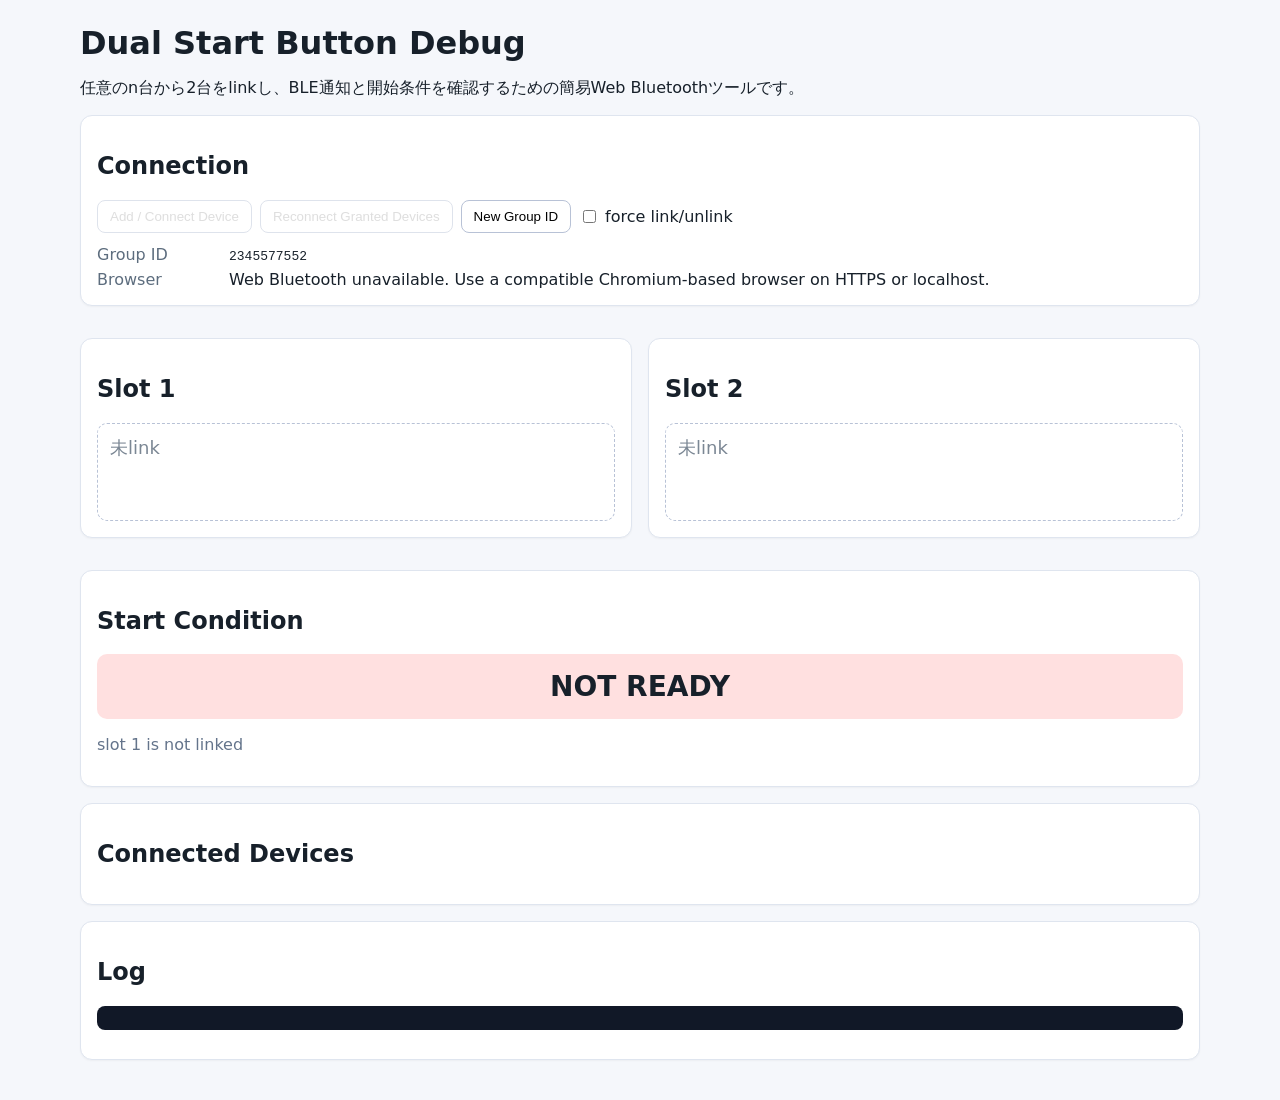
==== web-debug/index.html @ d97c84bb "feat: initial import of dual start button spec, firmware, web-debug, and tooling SPEC.md draft v0.1 " ====
<!doctype html>
<html lang="ja">
<head>
  <meta charset="utf-8" />
  <meta name="viewport" content="width=device-width, initial-scale=1" />
  <title>Dual Start Button Debug</title>
  <link rel="stylesheet" href="./style.css" />
</head>
<body>
  <main>
    <header>
      <h1>Dual Start Button Debug</h1>
      <p>任意のn台から2台をlinkし、BLE通知と開始条件を確認するための簡易Web Bluetoothツールです。</p>
    </header>

    <section class="panel">
      <h2>Connection</h2>
      <div class="actions">
        <button id="addDeviceBtn">Add / Connect Device</button>
        <button id="reconnectGrantedBtn">Reconnect Granted Devices</button>
        <button id="newGroupBtn">New Group ID</button>
        <label class="inline">
          <input id="forceLinkCheck" type="checkbox" /> force link/unlink
        </label>
      </div>
      <dl class="kv">
        <dt>Group ID</dt>
        <dd><code id="groupIdText"></code></dd>
        <dt>Browser</dt>
        <dd id="browserStatus"></dd>
      </dl>
    </section>

    <section class="grid two">
      <div class="panel slot" id="slot1Panel">
        <h2>Slot 1</h2>
        <div id="slot1State" class="slotState empty">未link</div>
      </div>
      <div class="panel slot" id="slot2Panel">
        <h2>Slot 2</h2>
        <div id="slot2State" class="slotState empty">未link</div>
      </div>
    </section>

    <section class="panel start">
      <h2>Start Condition</h2>
      <div id="startCondition" class="startCondition ng">NOT READY</div>
      <p id="startReason" class="muted"></p>
    </section>

    <section class="panel">
      <h2>Connected Devices</h2>
      <div id="devices" class="devices"></div>
    </section>

    <section class="panel">
      <h2>Log</h2>
      <pre id="log"></pre>
    </section>
  </main>

  <template id="deviceTemplate">
    <article class="deviceCard">
      <header>
        <h3 class="deviceTitle"></h3>
        <span class="badge connectionBadge"></span>
      </header>
      <dl class="kv small">
        <dt>Device ID</dt><dd class="deviceId"></dd>
        <dt>Hash</dt><dd class="deviceHash"></dd>
        <dt>FW</dt><dd class="fw"></dd>
        <dt>Model</dt><dd class="model"></dd>
        <dt>Link</dt><dd class="linkInfo"></dd>
        <dt>Pressed</dt><dd class="pressed"></dd>
        <dt>Armed</dt><dd class="armed"></dd>
        <dt>Seq</dt><dd class="seq"></dd>
        <dt>Fresh</dt><dd class="fresh"></dd>
      </dl>
      <div class="actions wrap">
        <button class="linkSlot1">Link as Slot 1</button>
        <button class="linkSlot2">Link as Slot 2</button>
        <button class="unlinkDevice">Unlink Device</button>
        <button class="identifyDevice">Identify</button>
        <button class="armDevice">Arm</button>
        <button class="disarmDevice">Disarm</button>
        <button class="disconnectDevice">Disconnect</button>
      </div>
      <details>
        <summary>Raw</summary>
        <pre class="raw"></pre>
      </details>
    </article>
  </template>

  <script src="./app.js"></script>
</body>
</html>
---- web-debug/style.css ----
:root {
  font-family: system-ui, -apple-system, BlinkMacSystemFont, "Segoe UI", sans-serif;
  color: #17202a;
  background: #f5f7fb;
}

body {
  margin: 0;
}

main {
  max-width: 1120px;
  margin: 0 auto;
  padding: 24px;
}

header h1 {
  margin: 0 0 8px;
}

.panel {
  background: #fff;
  border: 1px solid #dfe5ef;
  border-radius: 12px;
  padding: 16px;
  margin: 16px 0;
  box-shadow: 0 1px 2px rgba(0, 0, 0, .04);
}

.grid.two {
  display: grid;
  grid-template-columns: repeat(2, minmax(0, 1fr));
  gap: 16px;
}

.actions {
  display: flex;
  align-items: center;
  gap: 8px;
  margin: 8px 0;
}

.actions.wrap {
  flex-wrap: wrap;
}

button {
  border: 1px solid #b8c2d6;
  border-radius: 8px;
  background: #fff;
  padding: 8px 12px;
  cursor: pointer;
}

button:hover {
  background: #eef3ff;
}

button:disabled {
  opacity: .45;
  cursor: not-allowed;
}

.inline {
  display: inline-flex;
  align-items: center;
  gap: 6px;
}

.kv {
  display: grid;
  grid-template-columns: 120px minmax(0, 1fr);
  gap: 6px 12px;
  margin: 12px 0 0;
}

.kv.small {
  grid-template-columns: 90px minmax(0, 1fr);
  font-size: 14px;
}

.kv dt {
  color: #5d6d7e;
}

.kv dd {
  margin: 0;
  overflow-wrap: anywhere;
}

.devices {
  display: grid;
  grid-template-columns: repeat(auto-fill, minmax(320px, 1fr));
  gap: 12px;
}

.deviceCard {
  border: 1px solid #dfe5ef;
  border-radius: 10px;
  padding: 12px;
}

.deviceCard header {
  display: flex;
  align-items: center;
  justify-content: space-between;
  gap: 8px;
}

.deviceCard h3 {
  margin: 0;
}

.badge {
  border-radius: 999px;
  padding: 3px 8px;
  background: #edf2f7;
  font-size: 12px;
}

.badge.ok {
  background: #d7f4e3;
}

.badge.ng {
  background: #ffe0e0;
}

.slotState {
  min-height: 72px;
  border-radius: 10px;
  border: 1px dashed #b8c2d6;
  padding: 12px;
  font-size: 18px;
}

.slotState.empty {
  color: #7b8794;
}

.startCondition {
  font-size: 28px;
  font-weight: 800;
  border-radius: 10px;
  padding: 16px;
  text-align: center;
}

.startCondition.ok {
  background: #c8f7d5;
}

.startCondition.ng {
  background: #ffe0e0;
}

.muted {
  color: #64748b;
}

pre {
  white-space: pre-wrap;
  overflow-wrap: anywhere;
}

#log {
  max-height: 260px;
  overflow: auto;
  background: #111827;
  color: #e5e7eb;
  padding: 12px;
  border-radius: 8px;
}

@media (max-width: 760px) {
  main {
    padding: 12px;
  }
  .grid.two {
    grid-template-columns: 1fr;
  }
  .actions {
    align-items: stretch;
    flex-direction: column;
  }
}
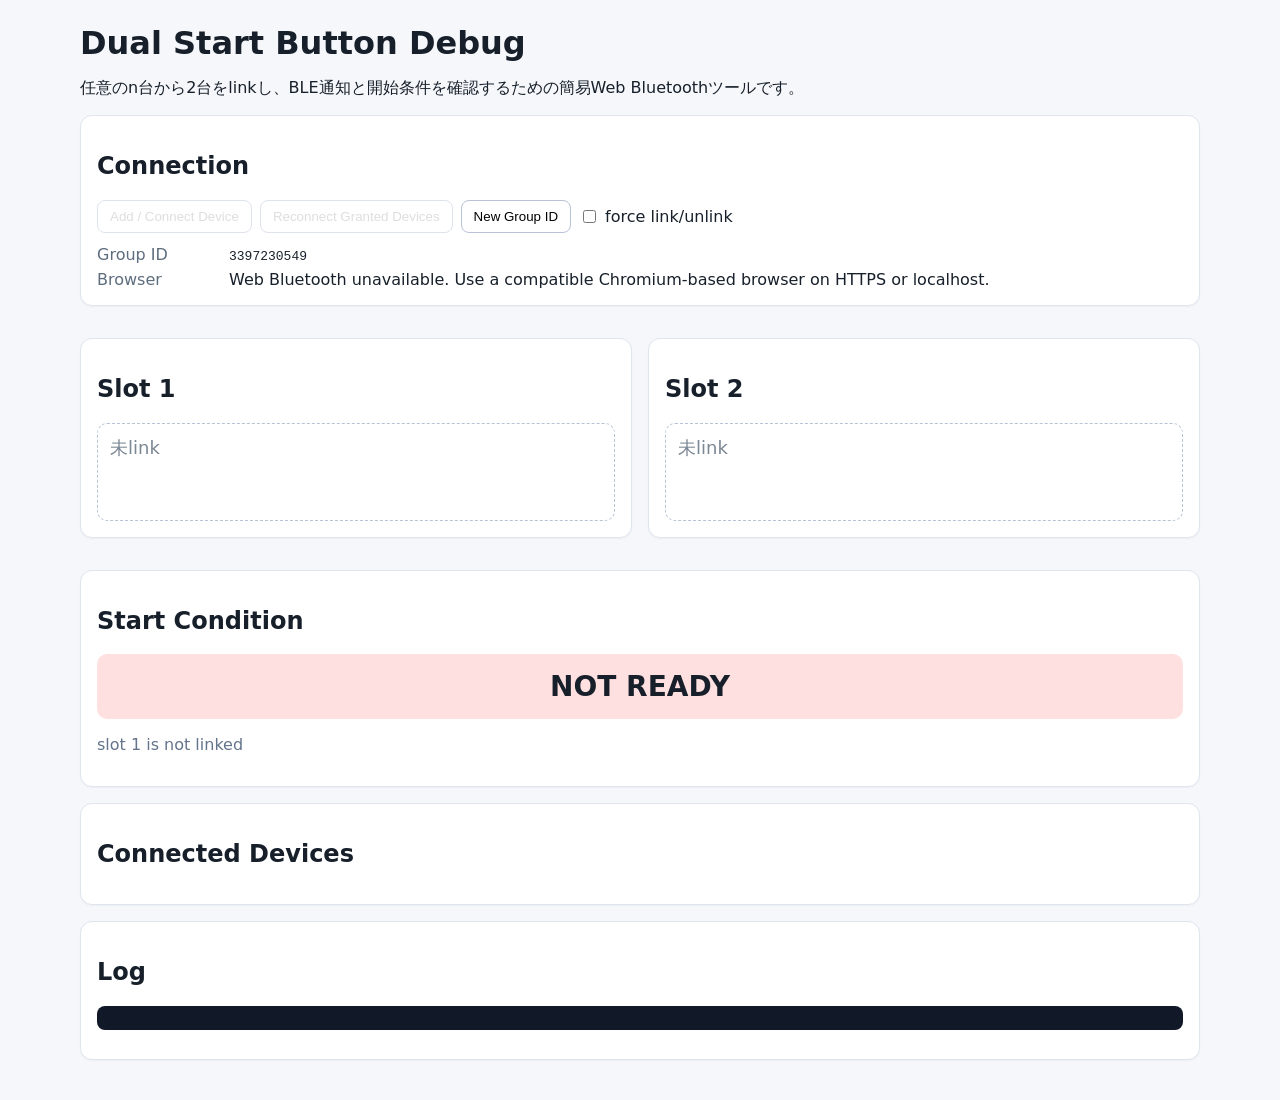
==== commit b2e89e9e: "refactor: extract web-debug protocol and start-condition modules with tests parseState/makeCommand m" ====
--- a/web-debug/index.html
+++ b/web-debug/index.html
@@ -92,6 +92,6 @@
     </article>
   </template>
 
-  <script src="./app.js"></script>
+  <script type="module" src="./app.js"></script>
 </body>
 </html>
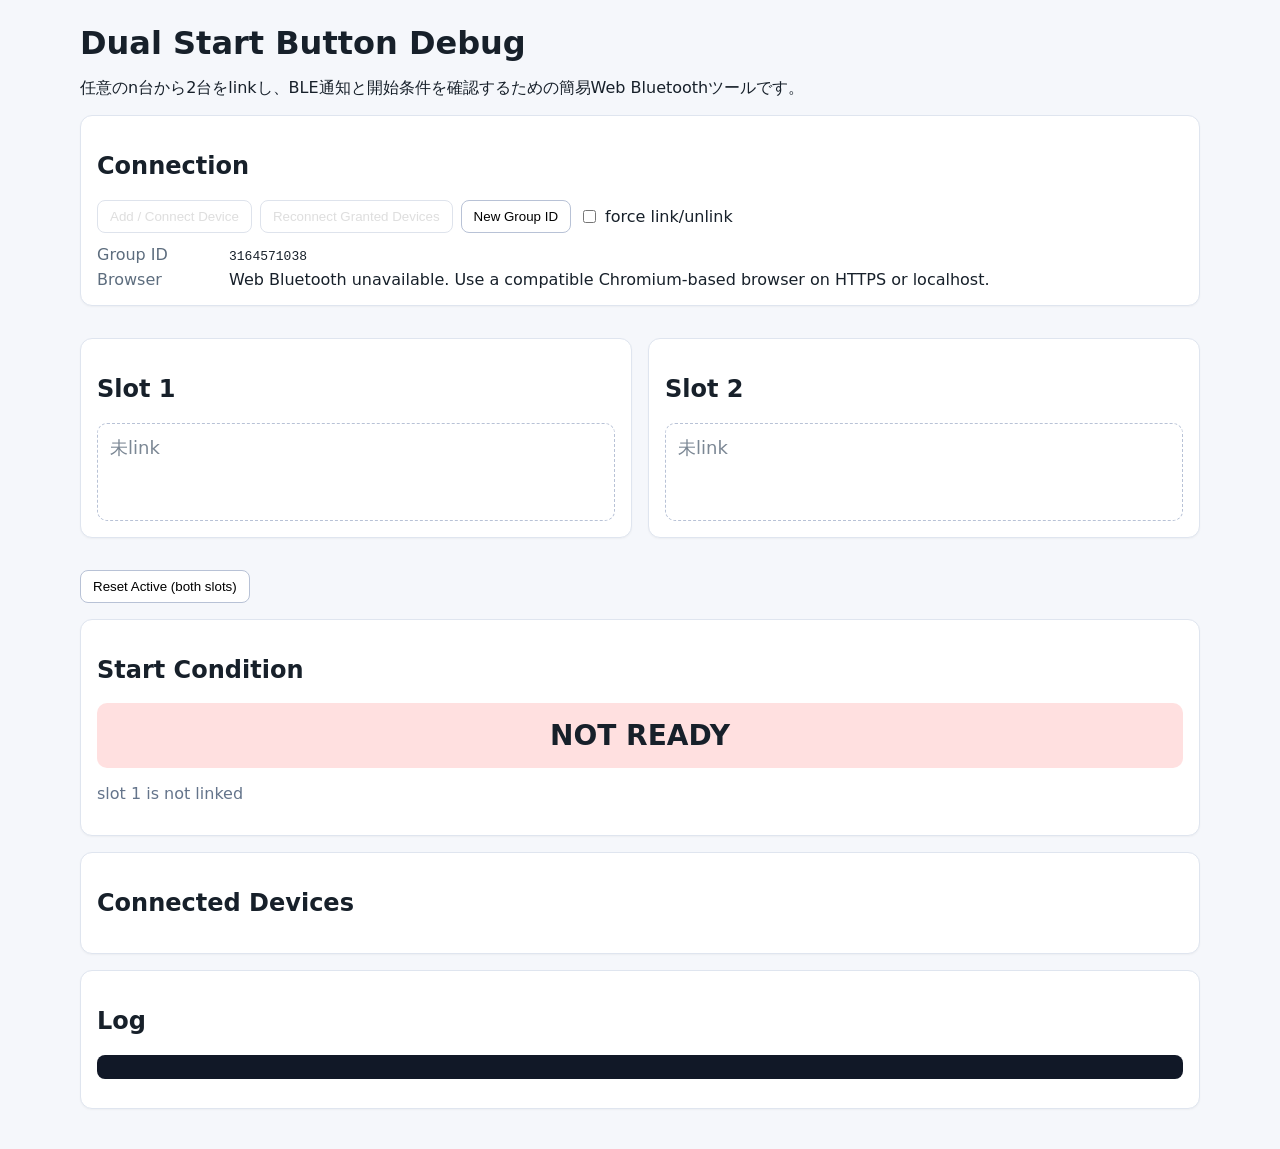
==== commit 9aeb859a: "feat: toggle-based start condition (both slots active) Replace the simultaneous-press + confirm-hold" ====
--- a/web-debug/index.html
+++ b/web-debug/index.html
@@ -39,6 +39,9 @@
       <div class="panel slot" id="slot2Panel">
         <h2>Slot 2</h2>
         <div id="slot2State" class="slotState empty">未link</div>
+      </div>
+      <div class="actions">
+        <button id="resetActiveBtn">Reset Active (both slots)</button>
       </div>
     </section>
 
--- a/web-debug/style.css
+++ b/web-debug/style.css
@@ -31,6 +31,11 @@
   display: grid;
   grid-template-columns: repeat(2, minmax(0, 1fr));
   gap: 16px;
+}
+
+.grid.two > .actions {
+  grid-column: 1 / -1;
+  margin: 0;
 }
 
 .actions {
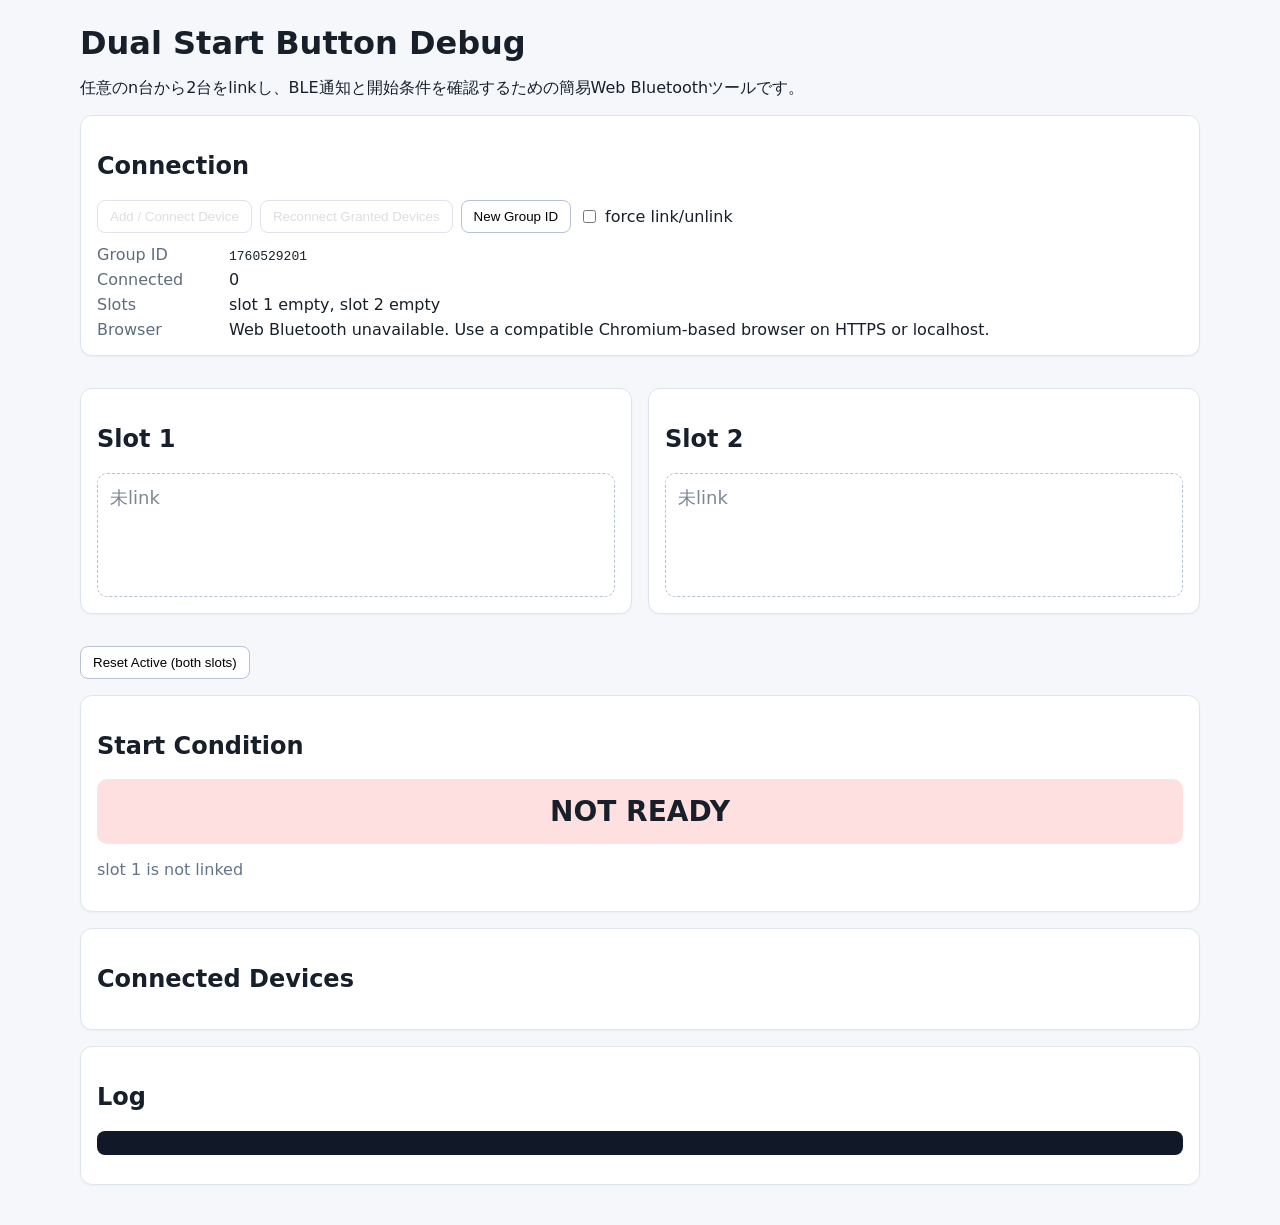
==== commit 33300a47: "fix: stabilize web debug rendering" ====
--- a/web-debug/index.html
+++ b/web-debug/index.html
@@ -26,6 +26,10 @@
       <dl class="kv">
         <dt>Group ID</dt>
         <dd><code id="groupIdText"></code></dd>
+        <dt>Connected</dt>
+        <dd id="connectedCount"></dd>
+        <dt>Slots</dt>
+        <dd id="slotLinkStatus"></dd>
         <dt>Browser</dt>
         <dd id="browserStatus"></dd>
       </dl>
--- a/web-debug/style.css
+++ b/web-debug/style.css
@@ -38,6 +38,12 @@
   margin: 0;
 }
 
+.panel.slot {
+  display: flex;
+  flex-direction: column;
+  min-height: 180px;
+}
+
 .actions {
   display: flex;
   align-items: center;
@@ -132,11 +138,45 @@
 }
 
 .slotState {
-  min-height: 72px;
+  box-sizing: border-box;
+  height: 124px;
   border-radius: 10px;
   border: 1px dashed #b8c2d6;
   padding: 12px;
+  font-size: 14px;
+  line-height: 1.35;
+  overflow: auto;
+}
+
+.slotEmpty {
   font-size: 18px;
+}
+
+.slotName {
+  font-size: 16px;
+  font-weight: 700;
+  overflow: hidden;
+  text-overflow: ellipsis;
+  white-space: nowrap;
+}
+
+.slotDeviceId {
+  color: #64748b;
+  font-size: 12px;
+  margin-top: 2px;
+  overflow-wrap: anywhere;
+}
+
+.slotMetrics {
+  display: grid;
+  gap: 2px 12px;
+  grid-template-columns: repeat(2, minmax(0, 1fr));
+  margin-top: 8px;
+}
+
+.slotMetrics span {
+  min-width: 0;
+  overflow-wrap: anywhere;
 }
 
 .slotState.empty {
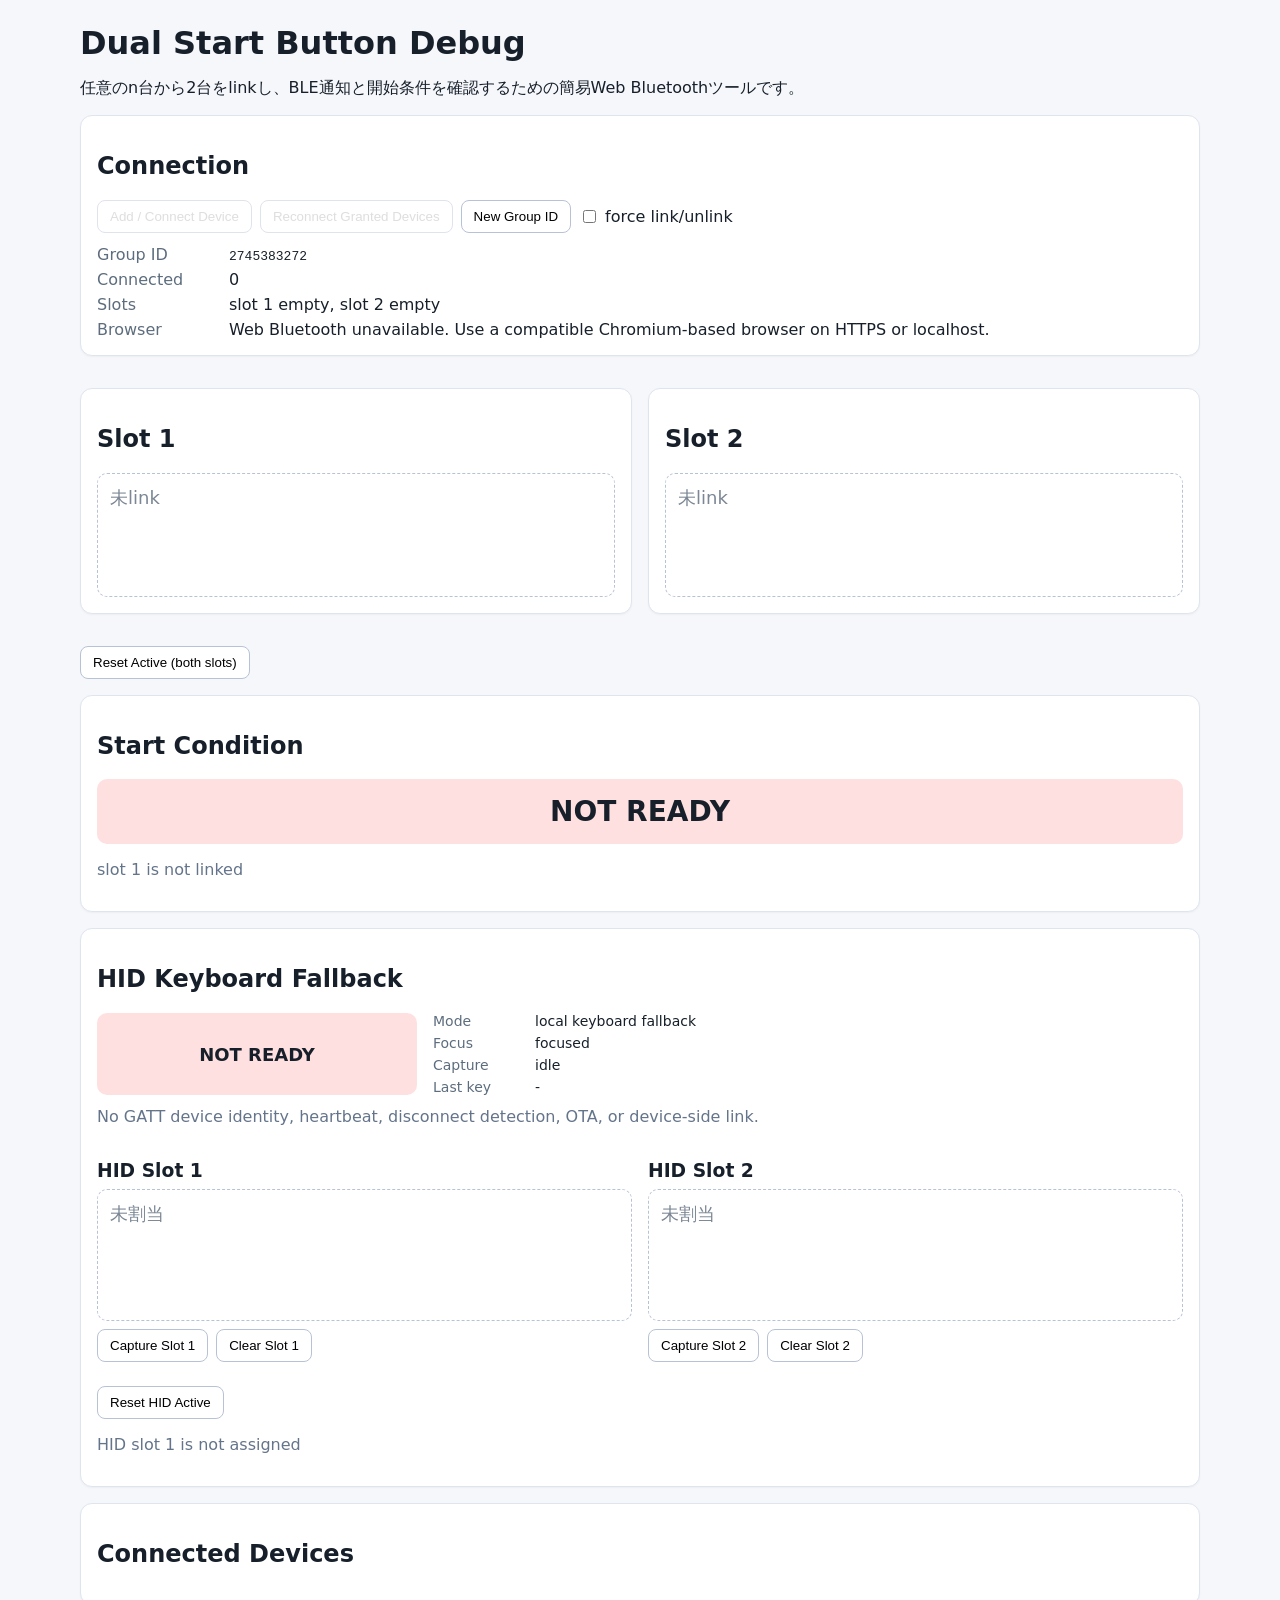
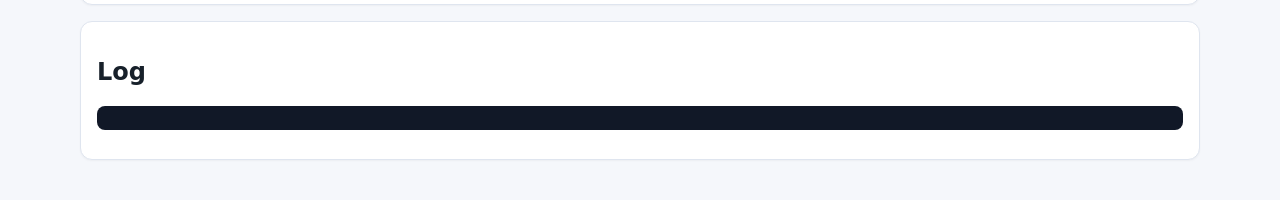
==== commit 9a74f4db: "feat: add hid keyboard fallback mode" ====
--- a/web-debug/index.html
+++ b/web-debug/index.html
@@ -55,6 +55,43 @@
       <p id="startReason" class="muted"></p>
     </section>
 
+    <section class="panel hidFallback">
+      <h2>HID Keyboard Fallback</h2>
+      <div class="hidHeader">
+        <div id="hidStartCondition" class="startCondition hid ng">NOT READY</div>
+        <dl class="kv small hidFacts">
+          <dt>Mode</dt><dd>local keyboard fallback</dd>
+          <dt>Focus</dt><dd id="hidFocusStatus"></dd>
+          <dt>Capture</dt><dd id="hidCaptureStatus"></dd>
+          <dt>Last key</dt><dd id="hidLastObserved"></dd>
+        </dl>
+      </div>
+      <p class="muted hidLimit">No GATT device identity, heartbeat, disconnect detection, OTA, or device-side link.</p>
+      <div id="hidError" class="hidError" role="status" aria-live="polite"></div>
+      <div class="grid two hidSlotGrid">
+        <div>
+          <h3>HID Slot 1</h3>
+          <div id="hidSlot1State" class="slotState hid empty">未割当</div>
+          <div class="actions wrap">
+            <button id="hidCaptureSlot1Btn">Capture Slot 1</button>
+            <button id="hidClearSlot1Btn">Clear Slot 1</button>
+          </div>
+        </div>
+        <div>
+          <h3>HID Slot 2</h3>
+          <div id="hidSlot2State" class="slotState hid empty">未割当</div>
+          <div class="actions wrap">
+            <button id="hidCaptureSlot2Btn">Capture Slot 2</button>
+            <button id="hidClearSlot2Btn">Clear Slot 2</button>
+          </div>
+        </div>
+        <div class="actions">
+          <button id="hidResetActiveBtn">Reset HID Active</button>
+        </div>
+      </div>
+      <p id="hidStartReason" class="muted"></p>
+    </section>
+
     <section class="panel">
       <h2>Connected Devices</h2>
       <div id="devices" class="devices"></div>
--- a/web-debug/style.css
+++ b/web-debug/style.css
@@ -148,6 +148,10 @@
   overflow: auto;
 }
 
+.slotState.hid {
+  height: 132px;
+}
+
 .slotEmpty {
   font-size: 18px;
 }
@@ -199,6 +203,44 @@
   background: #ffe0e0;
 }
 
+.startCondition.hid {
+  align-items: center;
+  display: flex;
+  font-size: 18px;
+  justify-content: center;
+  min-height: 58px;
+  padding: 12px;
+}
+
+.hidHeader {
+  align-items: stretch;
+  display: grid;
+  gap: 16px;
+  grid-template-columns: minmax(220px, 320px) minmax(0, 1fr);
+}
+
+.hidFacts {
+  margin: 0;
+}
+
+.hidLimit {
+  margin: 12px 0;
+}
+
+.hidError {
+  color: #8a1f1f;
+  min-height: 22px;
+}
+
+.hidSlotGrid h3 {
+  margin: 0 0 8px;
+}
+
+.hidCaptureArmed {
+  outline: 2px solid #315fbd;
+  outline-offset: 2px;
+}
+
 .muted {
   color: #64748b;
 }
@@ -224,6 +266,9 @@
   .grid.two {
     grid-template-columns: 1fr;
   }
+  .hidHeader {
+    grid-template-columns: 1fr;
+  }
   .actions {
     align-items: stretch;
     flex-direction: column;
